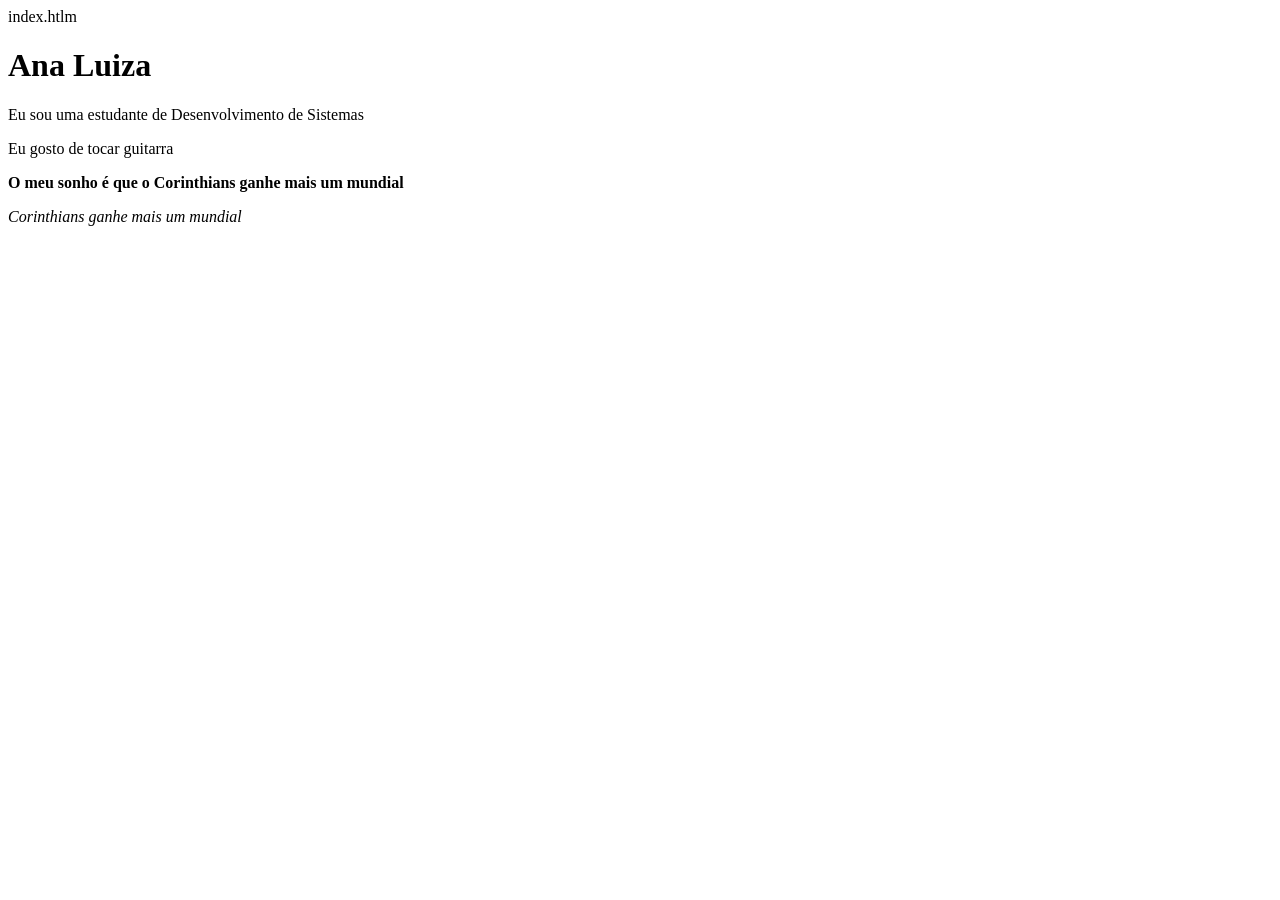
==== index.html @ 26ca7d23 "Add files via upload" ====
index.htlm
<!DOCTYPE html>
<html lang="pt-BR">
<head>
    <meta charset="UTF-8">
    <meta name="viewport" content="width=device-width, initial-scale=1.0">
    <link rel="stylesheet" href="styles.css">
    <title>Aula 02</title>
</head>
<body>
    <h1> Ana Luiza</h1>
    <p>Eu sou uma estudante de Desenvolvimento de Sistemas</p>
    <p>Eu gosto de tocar guitarra</p>
    <p><strong>O meu sonho é que o Corinthians ganhe mais um mundial</strong></p>
    <p><em>Corinthians ganhe mais um mundial</strong></p>

</body>
</html>
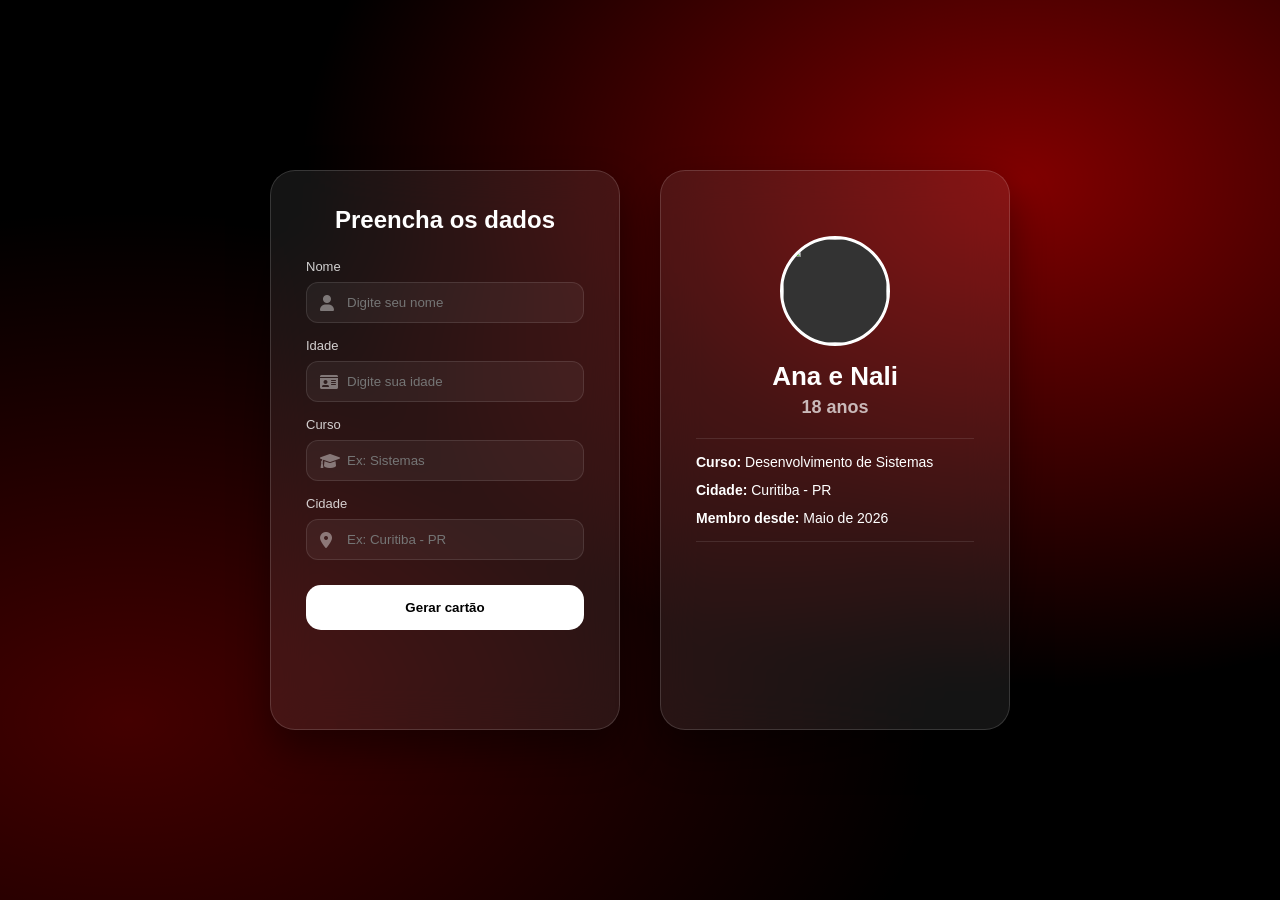
==== commit e38e963c: "Add files via upload Aqui tem alguns exercícios sobre html e a interface de um cartão digital." ====
--- a/index.html
+++ b/index.html
@@ -1,18 +1,76 @@
-index.htlm
 <!DOCTYPE html>
-<html lang="pt-BR">
+<html lang="pt-br">
 <head>
     <meta charset="UTF-8">
     <meta name="viewport" content="width=device-width, initial-scale=1.0">
-    <link rel="stylesheet" href="styles.css">
-    <title>Aula 02</title>
+    <title>Gerador de Cartão Glass</title>
+    <link rel="stylesheet" href="style.css">
+    <link rel="stylesheet" href="https://cdnjs.cloudflare.com/ajax/libs/font-awesome/6.0.0/css/all.min.css">
 </head>
 <body>
-    <h1> Ana Luiza</h1>
-    <p>Eu sou uma estudante de Desenvolvimento de Sistemas</p>
-    <p>Eu gosto de tocar guitarra</p>
-    <p><strong>O meu sonho é que o Corinthians ganhe mais um mundial</strong></p>
-    <p><em>Corinthians ganhe mais um mundial</strong></p>
+    
+    <div class="glow-bg"></div>
 
+    <main class="container">
+        <section class="card-form glass-card">
+            <h2>Preencha os dados</h2>
+            
+            <div class="input-group">
+                <label>Nome</label>
+                <div class="input-wrapper">
+                    <input type="text" id="inputNome" placeholder="Digite seu nome">
+                    <i class="fas fa-user input-icon"></i>
+                </div>
+            </div>
+
+            <div class="input-group">
+                <label>Idade</label>
+                <div class="input-wrapper">
+                    <input type="number" id="inputIdade" placeholder="Digite sua idade">
+                    <i class="fas fa-id-card input-icon"></i>
+                </div>
+            </div>
+
+            <div class="input-group">
+                <label>Curso</label>
+                <div class="input-wrapper">
+                    <input type="text" id="inputCurso" placeholder="Ex: Sistemas">
+                    <i class="fas fa-graduation-cap input-icon"></i>
+                </div>
+            </div>
+
+            <div class="input-group">
+                <label>Cidade</label>
+                <div class="input-wrapper">
+                    <input type="text" id="inputCidade" placeholder="Ex: Curitiba - PR">
+                    <i class="fas fa-map-marker-alt input-icon"></i>
+                </div>
+            </div>
+            
+            <div class="center-btn">
+                <button onclick="gerarCartao()">Gerar cartão</button>
+            </div>
+            <p id="error-msg" class="error-msg" style="display: none;">Preencha todos os campos!</p>
+        </section>
+
+        <section class="display-card glass-card">
+            <div class="header-fill"></div>
+            <div class="profile-pic">
+                <img src="./img/1.png" alt="">
+            </div>
+            
+            <div class="card-content">
+                <h1 id="resNome">Ana e Nali</h1>
+                <h3 id="resIdade">18 anos</h3>
+                <hr>
+                <p><strong>Curso:</strong> <span id="resCurso">Desenvolvimento de Sistemas</span></p>
+                <p><strong>Cidade:</strong> <span id="resCidade">Curitiba - PR</span></p>
+                <p><strong>Membro desde:</strong> <span id="resData">Maio de 2026</span></p>
+                <hr>
+            </div>
+        </section>
+    </main>
+
+    <script src="script.js"></script>
 </body>
-</html>
+</html>
--- a/style.css
+++ b/style.css
@@ -0,0 +1,147 @@
+* {
+    margin: 0;
+    padding: 0;
+    box-sizing: border-box;
+    font-family: 'Segoe UI', Roboto, sans-serif;
+}
+
+body {
+    background-color: #000;
+    display: flex;
+    justify-content: center;
+    align-items: center;
+    min-height: 100vh;
+    overflow-x: hidden;
+    position: relative;
+}
+
+/* fundo com manchas de luz estilo a imagem de login */
+.glow-bg {
+    position: absolute;
+    top: 0;
+    left: 0;
+    width: 100%;
+    height: 100%;
+    z-index: 1;
+    background-image: 
+        radial-gradient(at 80% 20%, rgba(255, 0, 0, 0.507) 0px, transparent 50%),
+        radial-gradient(at 10% 80%, rgba(255, 0, 0, 0.267) 0px, transparent 50%);
+}
+
+.container {
+    display: flex;
+    gap: 40px;
+    flex-wrap: wrap;
+    justify-content: center;
+    z-index: 10;
+    padding: 20px;
+}
+
+/* --- o segredo do quadrado arredondado com vidro --- */
+.glass-card {
+    background: rgba(255, 255, 255, 0.08); 
+    backdrop-filter: blur(20px);
+    -webkit-backdrop-filter: blur(20px);
+    
+    width: 350px;
+    height: 560px;
+    border-radius: 25px; 
+    padding: 35px;
+    position: relative;
+    overflow: hidden;
+    
+    border: 1px solid rgba(255, 255, 255, 0.15);
+    box-shadow: 0 20px 40px rgba(0, 0, 0, 0.4);
+}
+
+h2 { color: #fff; margin-bottom: 25px; font-weight: 600; text-align: center; }
+
+.input-group { margin-bottom: 15px; }
+
+label { 
+    display: block; 
+    font-weight: 500; 
+    font-size: 13px; 
+    margin-bottom: 8px; 
+    color: rgba(255, 255, 255, 0.8); 
+}
+
+.input-wrapper { position: relative; }
+
+input {
+    width: 100%;
+    padding: 12px 12px 12px 40px;
+    background: rgba(255, 255, 255, 0.05);
+    border: 1px solid rgba(255, 255, 255, 0.1);
+    border-radius: 12px;
+    outline: none;
+    color: #fff;
+    transition: 0.3s;
+}
+
+input:focus { border-color: rgba(255, 255, 255, 0.5); background: rgba(255, 255, 255, 0.1); }
+
+.input-icon {
+    position: absolute;
+    left: 14px;
+    top: 50%;
+    transform: translateY(-50%);
+    color: rgba(255, 255, 255, 0.4);
+}
+
+button {
+    width: 100%;
+    padding: 15px;
+    background: #fff;
+    color: #000;
+    border: none;
+    border-radius: 15px;
+    cursor: pointer;
+    font-weight: bold;
+    margin-top: 10px;
+    transition: 0.3s;
+}
+
+button:hover { transform: scale(1.02); box-shadow: 0 0 20px rgba(255, 255, 255, 0.2); }
+
+/* --- estilo do cartão à direita --- */
+.header-fill {
+    background: linear-gradient(135deg, #ffffff00, #79537500); 
+    height: 140px;
+    width: 100%;
+    position: absolute;
+    top: 0; left: 0;
+    opacity: 0.6;
+}
+
+.profile-pic {
+    width: 110px;
+    height: 110px;
+    background-color: #333;
+    border: 3px solid rgb(255, 255, 255);
+    border-radius: 50%; 
+    margin: 30px auto 15px; /* Centraliza horizontalmente */
+    position: relative;     /* Ajustado de 'center' para 'relative' */
+    z-index: 2;
+    overflow: hidden;       /* ISSO impede que a imagem saia do círculo */
+    display: flex;          /* Ajuda a alinhar a imagem dentro */
+    justify-content: center;
+    align-items: center;
+}
+
+.profile-pic img {
+    width: 100%;
+    height: 100%;
+    object-fit: cover; 
+}
+
+
+.card-content { text-align: center; color: #fff; z-index: 2; position: relative; }
+
+.card-content h1 { font-size: 26px; margin-bottom: 5px; }
+
+.card-content h3 { color: rgba(255, 255, 255, 0.7); font-size: 18px; margin-bottom: 20px; }
+
+.card-content p { text-align: left; font-size: 14px; margin: 12px 0; }
+
+hr { border: 0; border-top: 1px solid rgba(255, 255, 255, 0.1); margin: 15px 0; }
